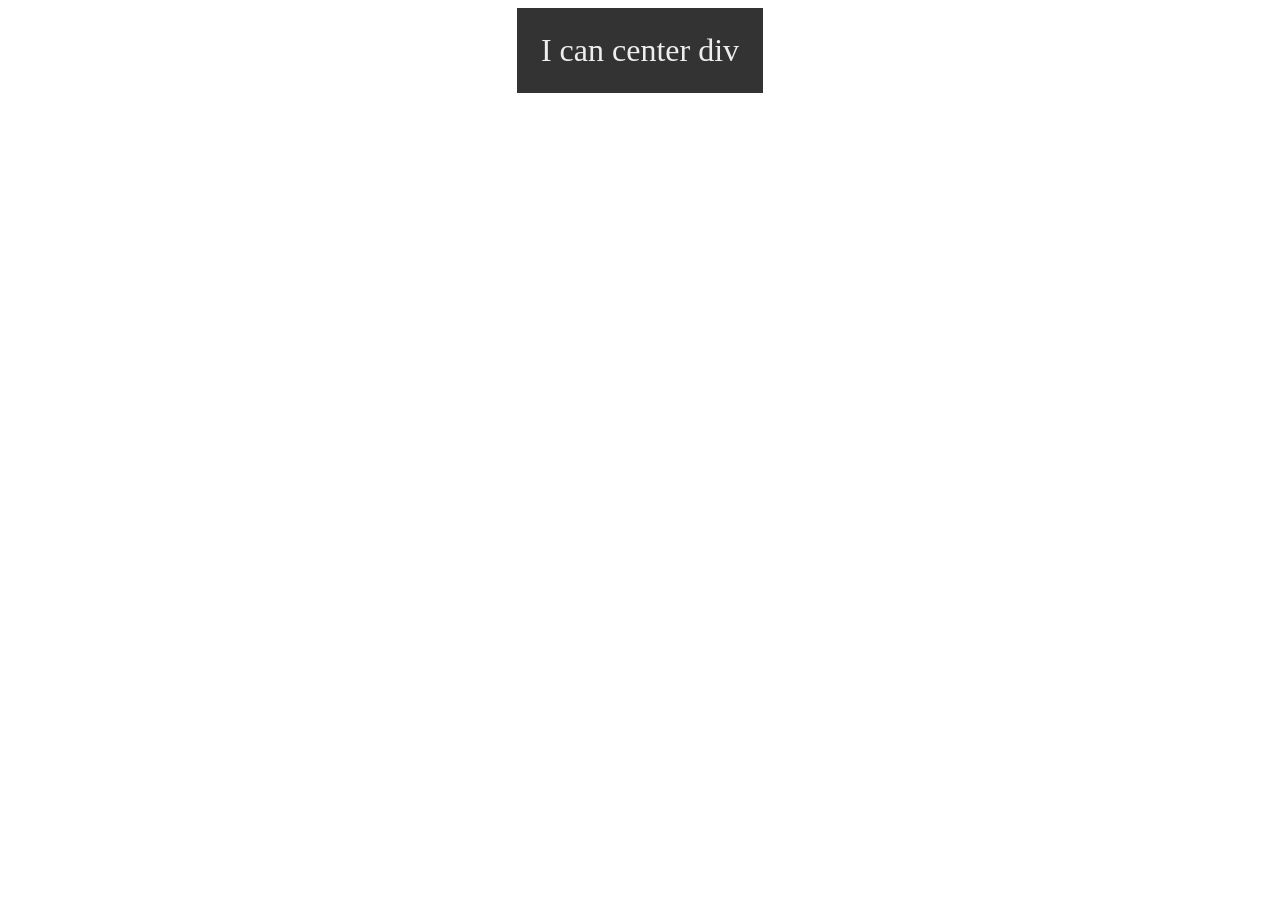
==== index.html @ 0019d7e0 "update" ====
<!DOCTYPE html>
<html lang="en">
<head>
    <meta charset="UTF-8">
    <meta http-equiv="X-UA-Compatible" content="IE=edge">
    <meta name="viewport" content="width=device-width, initial-scale=1.0">
    <title>Hello World!</title>
    <style>
        .wrapper{
            height: 100%;
            display: flex;
            justify-content: center;
            align-items: center;
        }

        .box{
            padding: 24px;
            background-color: #333;
        }

        .message{
            font-size: 2rem;
            color: #eee;
        }
    </style>
</head>
<body>
    <div class="wrapper">
        <div class="box">
            <span class="message">I can center div</span>
        </div>
    </div>
</body>
</html>
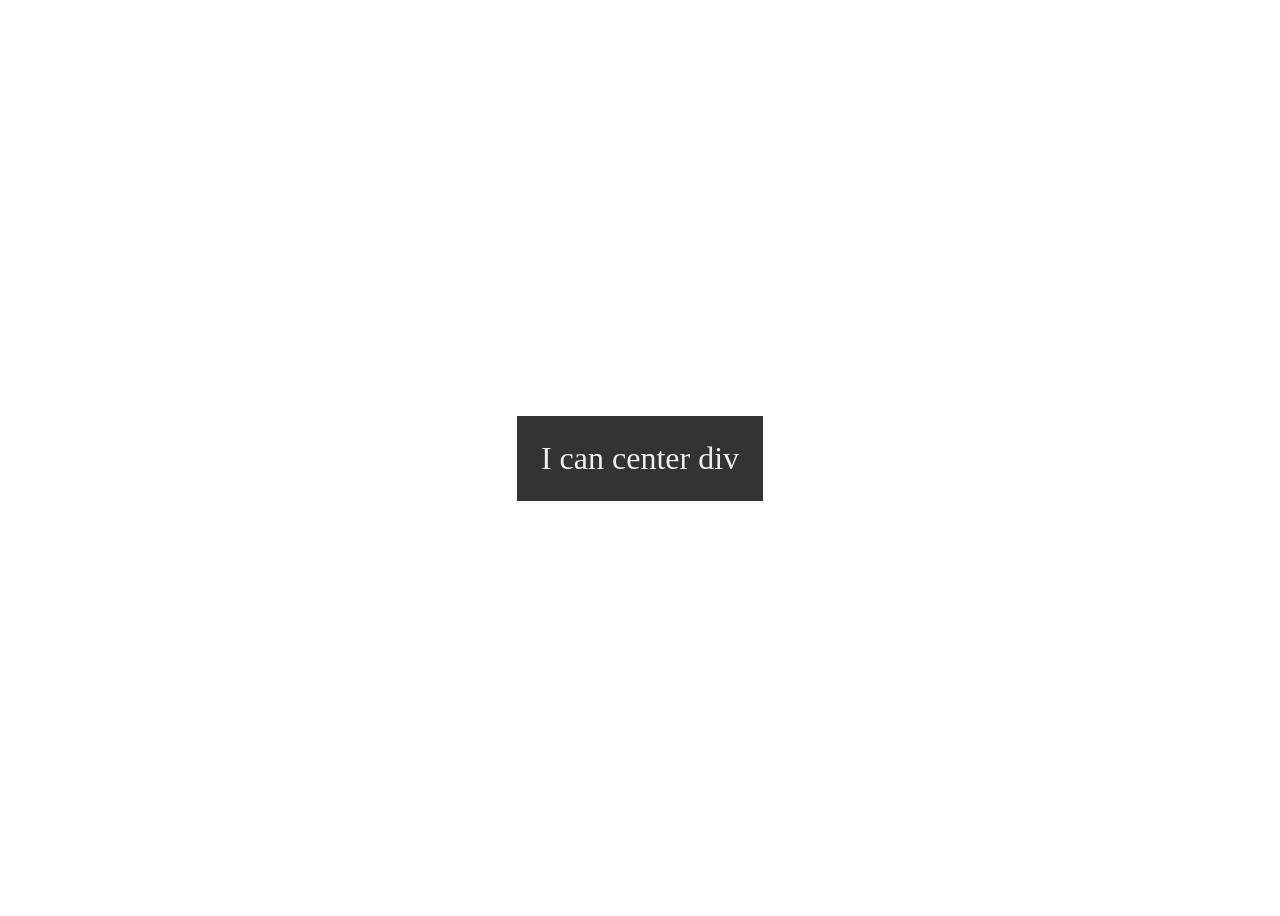
==== commit 5795ee10: "update" ====
--- a/index.html
+++ b/index.html
@@ -7,7 +7,7 @@
     <title>Hello World!</title>
     <style>
         .wrapper{
-            height: 100%;
+            height: 100vh;
             display: flex;
             justify-content: center;
             align-items: center;
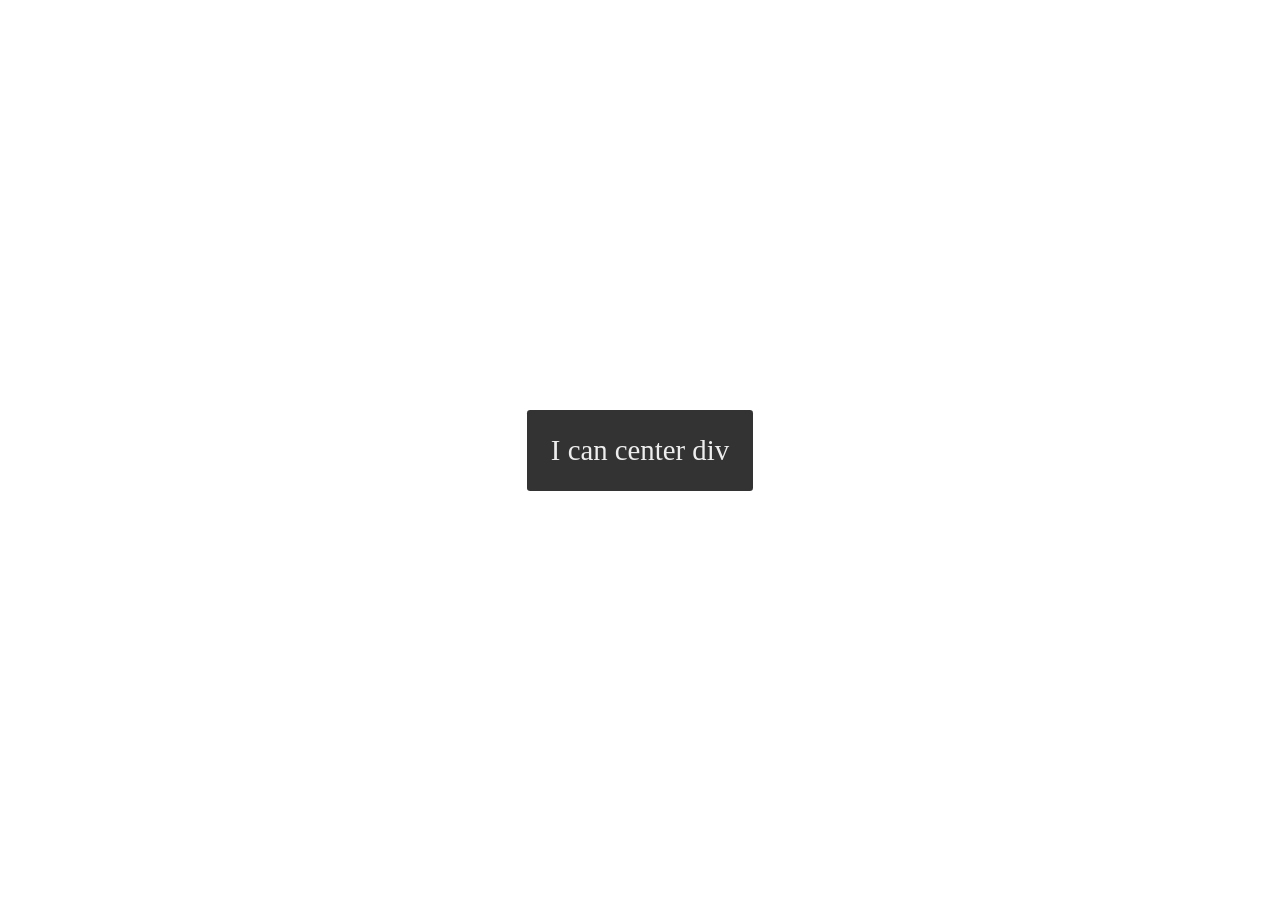
==== commit 4ea52c70: "update" ====
--- a/index.html
+++ b/index.html
@@ -1,34 +1,53 @@
 <!DOCTYPE html>
 <html lang="en">
+
 <head>
     <meta charset="UTF-8">
     <meta http-equiv="X-UA-Compatible" content="IE=edge">
     <meta name="viewport" content="width=device-width, initial-scale=1.0">
     <title>Hello World!</title>
     <style>
-        .wrapper{
+        html,
+        body {
+            box-sizing: border-box;
+            margin: 0;
+            padding: 0;
+        }
+
+        .wrapper {
             height: 100vh;
             display: flex;
             justify-content: center;
             align-items: center;
         }
 
-        .box{
+        .box {
+            cursor: pointer;
             padding: 24px;
             background-color: #333;
+            border-radius: 0.2rem;
         }
 
-        .message{
-            font-size: 2rem;
+        .message {
+            text-decoration: none;
+            font-size: 1.8rem;
             color: #eee;
+        }
+
+        a {
+            text-decoration: none;
         }
     </style>
 </head>
+
 <body>
     <div class="wrapper">
-        <div class="box">
-            <span class="message">I can center div</span>
-        </div>
+        <a href="https://github.com/kyawnyeinphyo">
+            <div class="box">
+                <span class="message">I can center div</span>
+            </div>
+        </a>
     </div>
 </body>
-</html>
+
+</html>
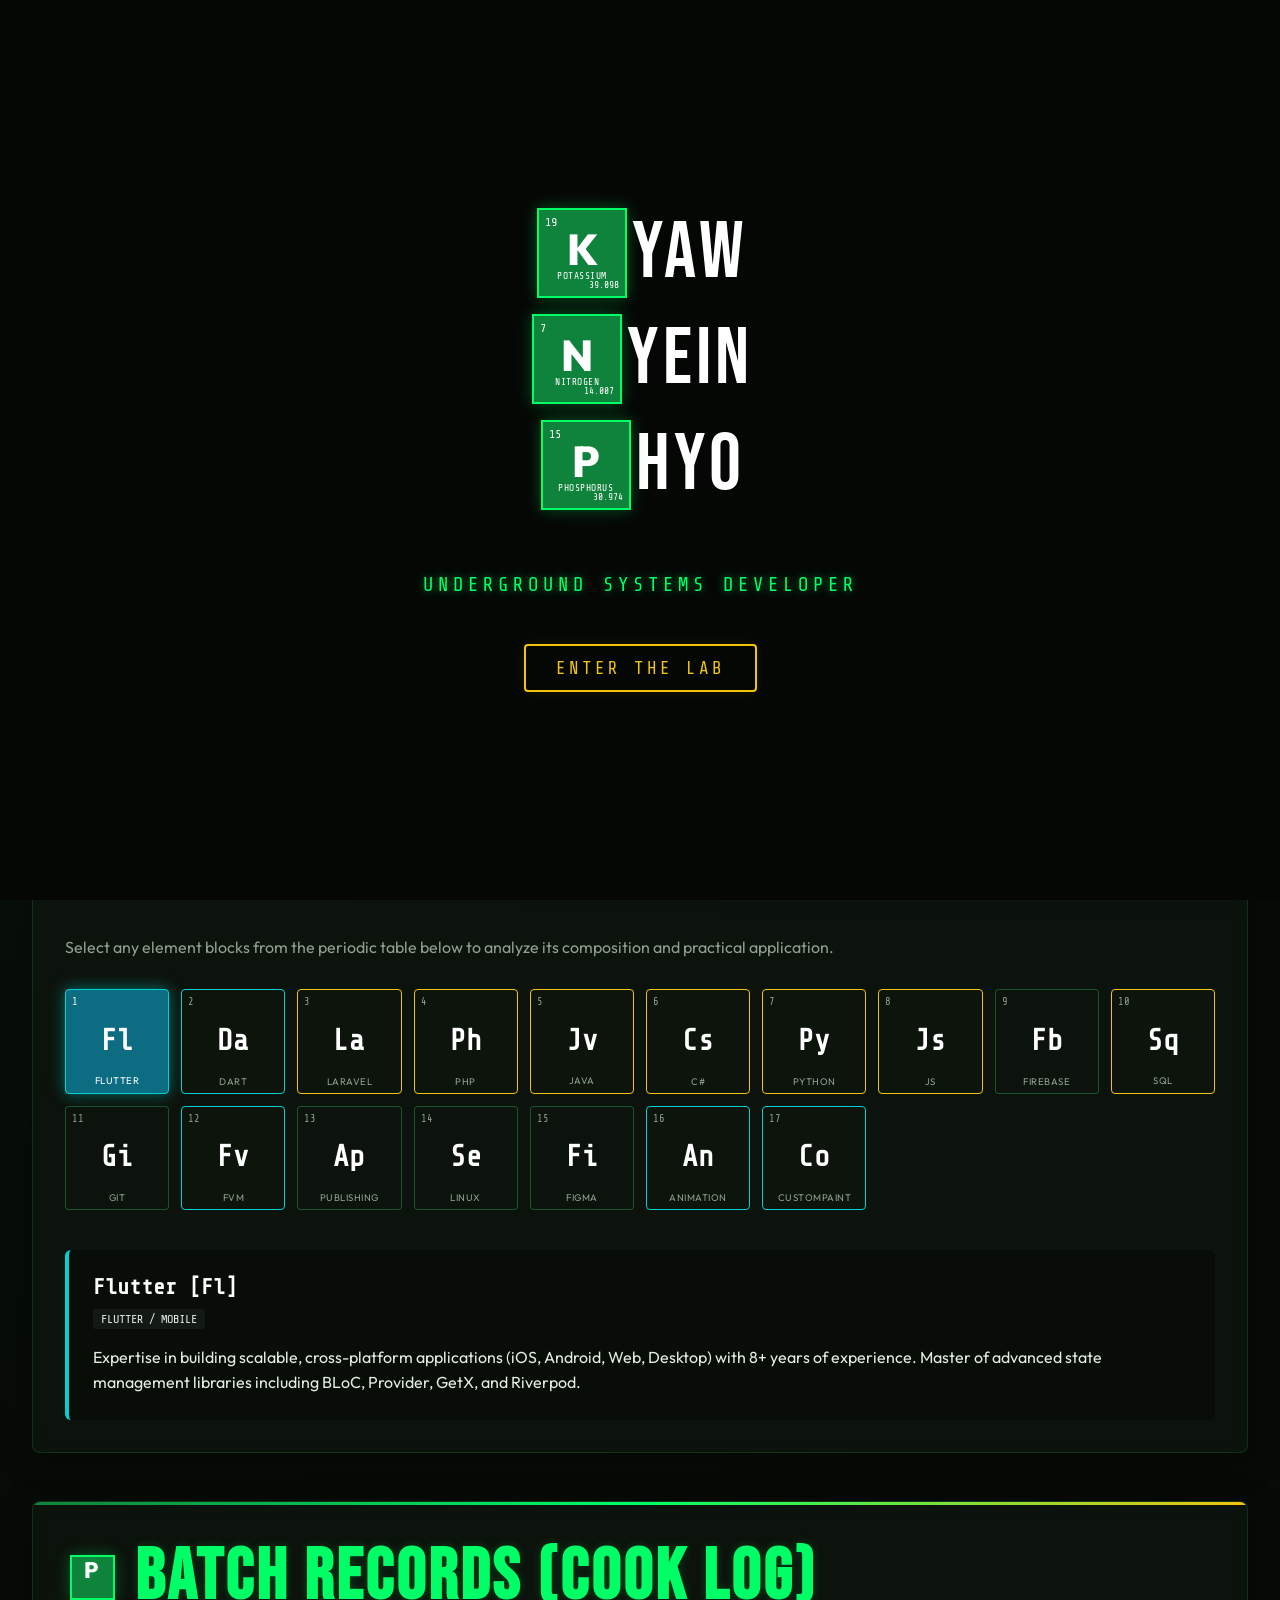
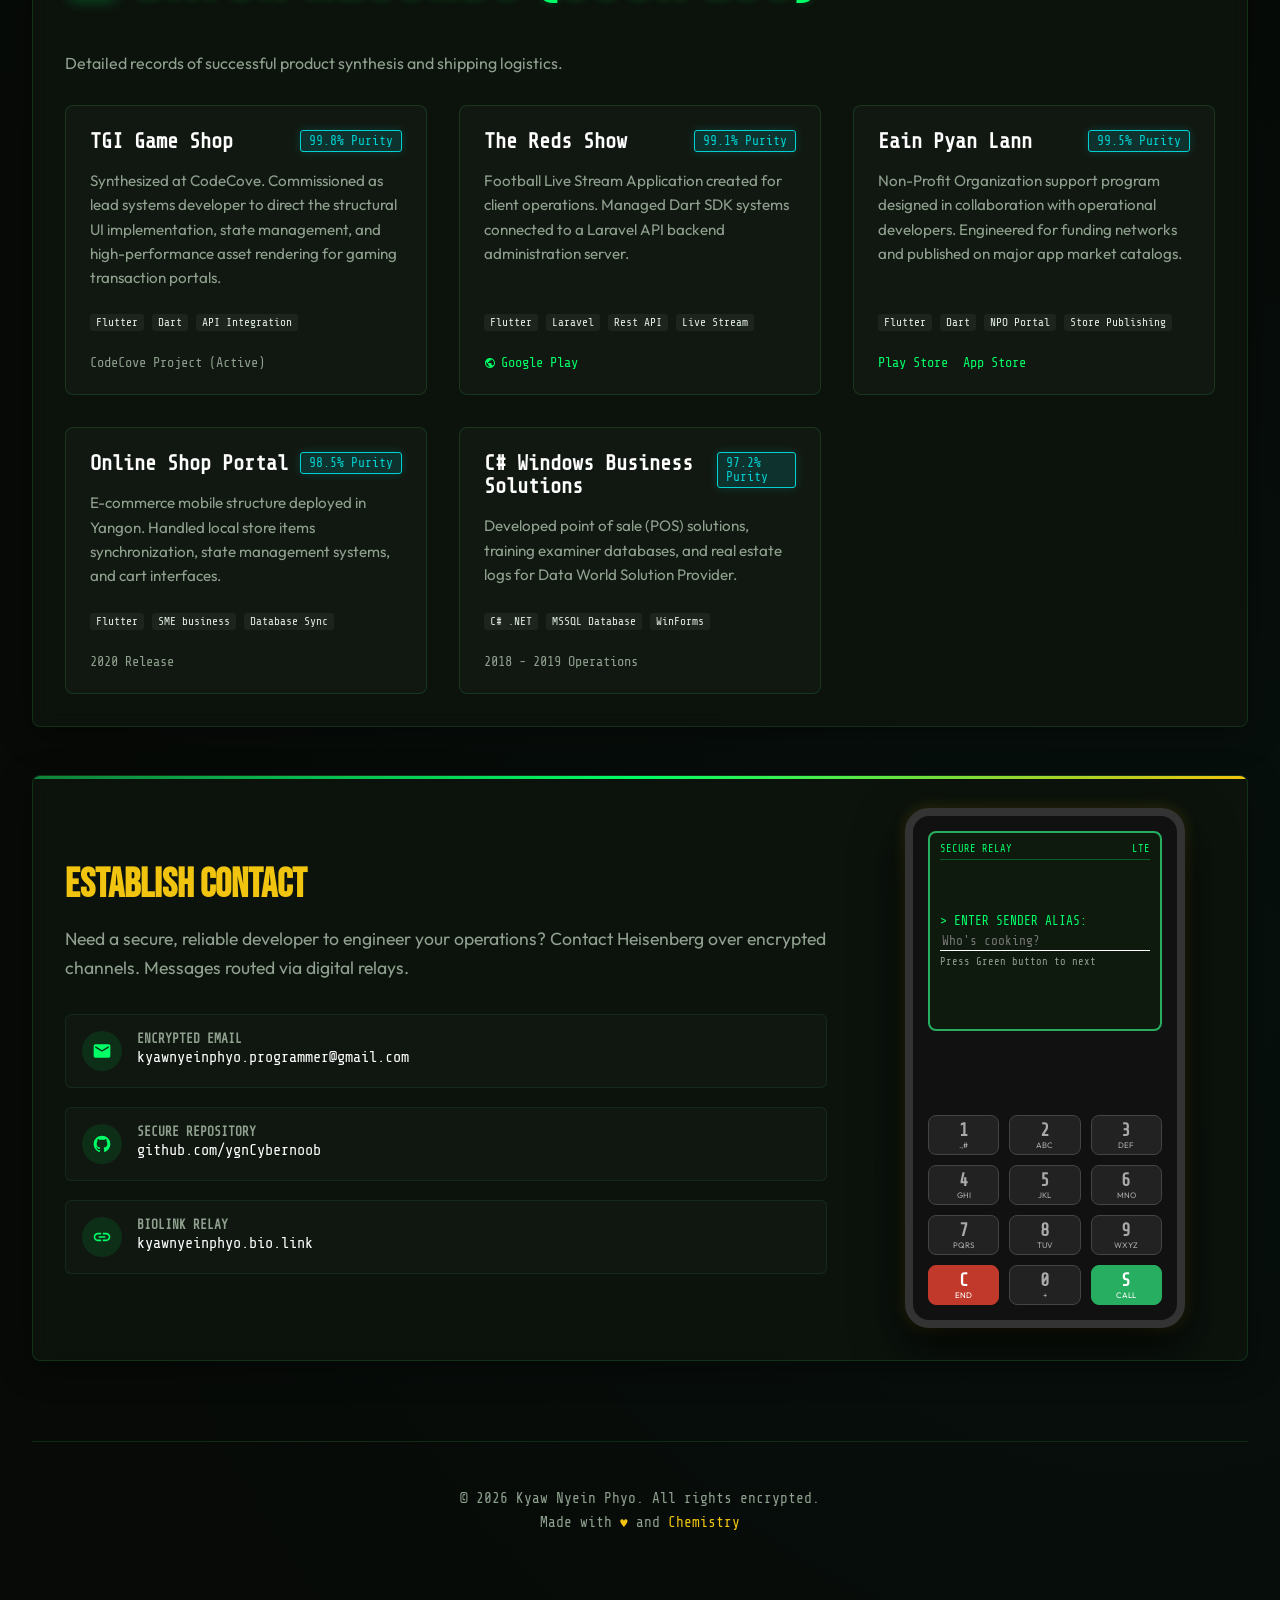
==== commit f0692967: "update" ====
--- a/index.html
+++ b/index.html
@@ -2,52 +2,489 @@
 <html lang="en">
 
 <head>
-    <meta charset="UTF-8">
-    <meta http-equiv="X-UA-Compatible" content="IE=edge">
-    <meta name="viewport" content="width=device-width, initial-scale=1.0">
-    <title>Hello World!</title>
-    <style>
-        html,
-        body {
-            box-sizing: border-box;
-            margin: 0;
-            padding: 0;
-        }
-
-        .wrapper {
-            height: 100vh;
-            display: flex;
-            justify-content: center;
-            align-items: center;
-        }
-
-        .box {
-            cursor: pointer;
-            padding: 24px;
-            background-color: #333;
-            border-radius: 0.2rem;
-        }
-
-        .message {
-            text-decoration: none;
-            font-size: 1.8rem;
-            color: #eee;
-        }
-
-        a {
-            text-decoration: none;
-        }
-    </style>
+  <meta charset="UTF-8">
+  <meta name="viewport" content="width=device-width, initial-scale=1.0">
+  <title>Kyaw Nyein Phyo | Underground Systems Developer (Breaking Bad Portfolio)</title>
+  <meta name="description"
+    content="Portfolio of Kyaw Nyein Phyo, Underground Systems Developer specializing in Flutter, Dart, Laravel, and enterprise integration systems. Built with Breaking Bad theme.">
+  <meta name="keywords"
+    content="Kyaw Nyein Phyo, Flutter developer, Dart, Mobile Engineer, Laravel, PHP, C#, MSSQL, ygnCybernoob, Breaking Bad Portfolio, BioLink">
+  <meta name="author" content="Kyaw Nyein Phyo">
+  <meta name="robots" content="index, follow">
+
+  <!-- Open Graph / Facebook -->
+  <meta property="og:type" content="website">
+  <meta property="og:url" content="https://kyawnyeinphyo.bio.link/">
+  <meta property="og:title" content="Kyaw Nyein Phyo | Underground Systems Developer">
+  <meta property="og:description"
+    content="Portfolio of Kyaw Nyein Phyo, Underground Systems Developer specializing in Flutter, Dart, Laravel, and enterprise integration systems. Built with Breaking Bad theme.">
+  <meta property="og:image" content="profile.png">
+
+  <!-- Twitter -->
+  <meta property="twitter:card" content="summary_large_image">
+  <meta property="twitter:url" content="https://kyawnyeinphyo.bio.link/">
+  <meta property="twitter:title" content="Kyaw Nyein Phyo | Underground Systems Developer">
+  <meta property="twitter:description"
+    content="Portfolio of Kyaw Nyein Phyo, Underground Systems Developer specializing in Flutter, Dart, Laravel, and enterprise integration systems. Built with Breaking Bad theme.">
+  <meta property="twitter:image" content="profile.png">
+
+  <link rel="icon" type="image/png" href="favicon.png">
+  <link rel="stylesheet" href="style.css">
+  <!-- jQuery Library -->
+  <script src="https://cdnjs.cloudflare.com/ajax/libs/jquery/3.6.0/jquery.min.js"></script>
 </head>
 
 <body>
-    <div class="wrapper">
-        <a href="https://github.com/kyawnyeinphyo">
-            <div class="box">
-                <span class="message">I can center div</span>
+
+  <!-- Floating Smoke Particles Background -->
+  <canvas id="smoke-canvas"></canvas>
+
+  <!-- Intro Screen Animation Overlay -->
+  <div class="intro-overlay">
+    <div class="intro-logo">
+      <div class="intro-title-row">
+        <div class="element-block">
+          <span class="element-number">19</span>
+          <span class="element-symbol">K</span>
+          <span class="element-name">Potassium</span>
+          <span class="element-mass">39.098</span>
+        </div>
+        <span class="intro-text">yaw</span>
+      </div>
+      <div class="intro-title-row">
+        <div class="element-block">
+          <span class="element-number">7</span>
+          <span class="element-symbol">N</span>
+          <span class="element-name">Nitrogen</span>
+          <span class="element-mass">14.007</span>
+        </div>
+        <span class="intro-text">yein</span>
+      </div>
+      <div class="intro-title-row">
+        <div class="element-block">
+          <span class="element-number">15</span>
+          <span class="element-symbol">P</span>
+          <span class="element-name">Phosphorus</span>
+          <span class="element-mass">30.974</span>
+        </div>
+        <span class="intro-text">hyo</span>
+      </div>
+    </div>
+    <div class="intro-subtitle">Underground Systems Developer</div>
+    <button class="btn-enter-lab" id="btn-enter">Enter the Lab</button>
+  </div>
+
+  <!-- Main Dashboard Container -->
+  <div class="dashboard-container">
+
+    <!-- Top Control Bar -->
+    <header>
+      <div class="site-title">
+        <div class="element-block">
+          <span class="element-symbol">K</span>
+        </div>
+        <h1><span>K</span>yaw Nyein Phyo</h1>
+      </div>
+      <nav>
+        <ul>
+          <li><a href="#dossier" class="active">Dossier</a></li>
+          <li><a href="#skills">Lab Skills</a></li>
+          <li><a href="#projects">Cook Log</a></li>
+          <li><a href="#secure-channel">Secure Channel</a></li>
+        </ul>
+      </nav>
+    </header>
+
+    <!-- DEA Dossier Section (About Me) -->
+    <section id="dossier" class="glass-panel">
+      <div class="dossier-grid">
+        <!-- WANTED Poster style card -->
+        <div class="wanted-poster">
+          <h2>WANTED</h2>
+          <div class="alias">ALIAS: Heisenberg / ygnCybernoob</div>
+          <div class="wanted-photo-container">
+            <img src="profile.png" alt="Wanted Portrait" style="width: 100%; height: 100%; object-fit: cover;" />
+          </div>
+          <div class="wanted-details">
+            <div><span class="label">STATUS:</span> <span style="color: var(--neon-green)">ACTIVE</span></div>
+            <div><span class="label">OCCUPATION:</span> <span>Underground Developer</span></div>
+          </div>
+        </div>
+
+        <!-- Detailed Dossier Contents -->
+        <div class="dossier-content">
+          <h3>Subject Dossier: Kyaw Nyein Phyo</h3>
+          <p>
+            A highly specialized underground software developer with 8+ years of
+            experience engineering secure, hardened mobile applications and dashboard systems. Operating primarily
+            through independent syndicates, specialized digital labs, and select clients (including Senior Mobile
+            Engineer operations at CodeCove). Experienced in structuring full-cycle architectures, publishing secure
+            native builds, and developing Laravel operations. Known for synthesizing robust, clean code modules that run
+            reliably under the radar.
+          </p>
+          <div class="dossier-meta-grid">
+            <div class="meta-card">
+              <h4>Contributions</h4>
+              <ul>
+                <li>• flutter_guitar_chord</li>
+                <li>• guitar_chord_library</li>
+                <li>• bubble_navigation_bar</li>
+                <li>• Medium Articles</li>
+              </ul>
             </div>
-        </a>
-    </div>
+            <div class="meta-card">
+              <h4>Operations Profile</h4>
+              <ul>
+                <li>• Multiplatform Flutter Architect</li>
+                <li>• App Store & Google Play Releases</li>
+                <li>• Code Obfuscation & Security</li>
+                <li>• Multi-threaded Processing</li>
+              </ul>
+            </div>
+            <div class="meta-card">
+              <h4>Hobbies / Interests</h4>
+              <ul>
+                <li>• 3D Modeling (Blender)</li>
+                <li>• Photography</li>
+                <li>• Science & Tech</li>
+                <li>• Art</li>
+              </ul>
+            </div>
+          </div>
+        </div>
+      </div>
+    </section>
+
+    <!-- Lab Skills Section (Periodic Table) -->
+    <section id="skills" class="glass-panel">
+      <div class="section-title">
+        <div class="element-block" style="width: 45px; height: 45px; padding: 2px;">
+          <span class="element-symbol" style="font-size: 1.4rem;">S</span>
+        </div>
+        <h2>Skill Laboratory</h2>
+      </div>
+      <p style="margin-bottom: 2rem; color: var(--text-muted);">Select any element blocks from the periodic table below
+        to analyze its composition and practical application.</p>
+
+      <!-- Interactive Periodic Table -->
+      <div class="periodic-table">
+        <!-- Row 1 -->
+        <div class="periodic-element flutter active">
+          <span class="elem-num">1</span>
+          <span class="elem-sym">Fl</span>
+          <span class="elem-name">Flutter</span>
+        </div>
+        <div class="periodic-element flutter">
+          <span class="elem-num">2</span>
+          <span class="elem-sym">Da</span>
+          <span class="elem-name">Dart</span>
+        </div>
+        <div class="periodic-element backend">
+          <span class="elem-num">3</span>
+          <span class="elem-sym">La</span>
+          <span class="elem-name">Laravel</span>
+        </div>
+        <div class="periodic-element backend">
+          <span class="elem-num">4</span>
+          <span class="elem-sym">Ph</span>
+          <span class="elem-name">PHP</span>
+        </div>
+        <div class="periodic-element backend">
+          <span class="elem-num">5</span>
+          <span class="elem-sym">Jv</span>
+          <span class="elem-name">Java</span>
+        </div>
+        <div class="periodic-element backend">
+          <span class="elem-num">6</span>
+          <span class="elem-sym">Cs</span>
+          <span class="elem-name">C#</span>
+        </div>
+        <div class="periodic-element backend">
+          <span class="elem-num">7</span>
+          <span class="elem-sym">Py</span>
+          <span class="elem-name">Python</span>
+        </div>
+        <div class="periodic-element backend">
+          <span class="elem-num">8</span>
+          <span class="elem-sym">Js</span>
+          <span class="elem-name">JS</span>
+        </div>
+        <div class="periodic-element tools">
+          <span class="elem-num">9</span>
+          <span class="elem-sym">Fb</span>
+          <span class="elem-name">Firebase</span>
+        </div>
+        <div class="periodic-element backend">
+          <span class="elem-num">10</span>
+          <span class="elem-sym">Sq</span>
+          <span class="elem-name">SQL</span>
+        </div>
+        <div class="periodic-element tools">
+          <span class="elem-num">11</span>
+          <span class="elem-sym">Gi</span>
+          <span class="elem-name">Git</span>
+        </div>
+        <div class="periodic-element flutter">
+          <span class="elem-num">12</span>
+          <span class="elem-sym">Fv</span>
+          <span class="elem-name">FVM</span>
+        </div>
+        <div class="periodic-element tools">
+          <span class="elem-num">13</span>
+          <span class="elem-sym">Ap</span>
+          <span class="elem-name">Publishing</span>
+        </div>
+        <div class="periodic-element tools">
+          <span class="elem-num">14</span>
+          <span class="elem-sym">Se</span>
+          <span class="elem-name">Linux</span>
+        </div>
+        <div class="periodic-element tools">
+          <span class="elem-num">15</span>
+          <span class="elem-sym">Fi</span>
+          <span class="elem-name">Figma</span>
+        </div>
+        <div class="periodic-element flutter">
+          <span class="elem-num">16</span>
+          <span class="elem-sym">An</span>
+          <span class="elem-name">Animation</span>
+        </div>
+        <div class="periodic-element flutter">
+          <span class="elem-num">17</span>
+          <span class="elem-sym">Co</span>
+          <span class="elem-name">CustomPaint</span>
+        </div>
+      </div>
+
+      <!-- Skill Analyzer Display Panel -->
+      <div class="skill-details-display flutter">
+        <h4>Flutter [Fl]</h4>
+        <span class="category-tag">Flutter / Mobile</span>
+        <p>Expertise in building scalable, cross-platform applications (iOS, Android, Web, Desktop) with 8+ years of
+          experience. Master of advanced state management libraries including BLoC, Provider, GetX, and Riverpod.</p>
+      </div>
+    </section>
+
+    <!-- Cook Log Section (Projects) -->
+    <section id="projects" class="glass-panel">
+      <div class="section-title">
+        <div class="element-block" style="width: 45px; height: 45px; padding: 2px;">
+          <span class="element-symbol" style="font-size: 1.4rem;">P</span>
+        </div>
+        <h2>Batch Records (Cook Log)</h2>
+      </div>
+      <p style="margin-bottom: 2rem; color: var(--text-muted);">Detailed records of successful product synthesis and
+        shipping logistics.</p>
+
+      <div class="projects-grid">
+        <!-- Project 1 -->
+        <div class="project-card">
+          <div class="project-card-header">
+            <h4>TGI Game Shop</h4>
+            <span class="purity-badge">99.8% Purity</span>
+          </div>
+          <p>
+            Synthesized at CodeCove. Commissioned as lead systems developer to direct the structural UI implementation,
+            state
+            management, and high-performance asset rendering for gaming transaction portals.
+          </p>
+          <div class="project-tags">
+            <span class="project-tag">Flutter</span>
+            <span class="project-tag">Dart</span>
+            <span class="project-tag">API Integration</span>
+          </div>
+          <div class="project-links">
+            <span class="project-link" style="color: var(--text-muted);">CodeCove Project (Active)</span>
+          </div>
+        </div>
+
+        <!-- Project 2 -->
+        <div class="project-card">
+          <div class="project-card-header">
+            <h4>The Reds Show</h4>
+            <span class="purity-badge">99.1% Purity</span>
+          </div>
+          <p>
+            Football Live Stream Application created for client operations. Managed Dart SDK systems connected to a
+            Laravel API backend administration server.
+          </p>
+          <div class="project-tags">
+            <span class="project-tag">Flutter</span>
+            <span class="project-tag">Laravel</span>
+            <span class="project-tag">Rest API</span>
+            <span class="project-tag">Live Stream</span>
+          </div>
+          <div class="project-links">
+            <a href="https://play.google.com/store/apps/details?id=com.mmvip.theredsshow" target="_blank"
+              class="project-link">
+              <svg width="12" height="12" viewBox="0 0 24 24" fill="currentColor">
+                <path
+                  d="M12 2C6.48 2 2 6.48 2 12s4.48 10 10 10 10-4.48 10-10S17.52 2 12 2zm-1 17.93c-3.95-.49-7-3.85-7-7.93 0-.62.08-1.21.21-1.79L9 15v1c0 1.1.9 2 2 2v1.93zm6.9-2.54c-.26-.81-1-1.39-1.9-1.39h-1v-3c0-.55-.45-1-1-1H8v-2h2c.55 0 1-.45 1-1V7h2c1.1 0 2-.9 2-2v-.41c2.93 1.19 5 4.06 5 7.41 0 2.08-.8 3.97-2.1 5.39z" />
+              </svg>
+              Google Play
+            </a>
+          </div>
+        </div>
+
+        <!-- Project 3 -->
+        <div class="project-card">
+          <div class="project-card-header">
+            <h4>Eain Pyan Lann</h4>
+            <span class="purity-badge">99.5% Purity</span>
+          </div>
+          <p>
+            Non-Profit Organization support program designed in collaboration with operational developers. Engineered
+            for funding networks and published on major app market catalogs.
+          </p>
+          <div class="project-tags">
+            <span class="project-tag">Flutter</span>
+            <span class="project-tag">Dart</span>
+            <span class="project-tag">NPO Portal</span>
+            <span class="project-tag">Store Publishing</span>
+          </div>
+          <div class="project-links">
+            <a href="https://play.google.com/store/apps/details?id=com.studiorevo.eainpyanlann" target="_blank"
+              class="project-link">Play Store</a>
+            <a href="https://apps.apple.com/us/app/eain-pyan-lann/id1666520006" target="_blank" class="project-link">App
+              Store</a>
+          </div>
+        </div>
+
+        <!-- Project 4 -->
+        <div class="project-card">
+          <div class="project-card-header">
+            <h4>Online Shop Portal</h4>
+            <span class="purity-badge">98.5% Purity</span>
+          </div>
+          <p>
+            E-commerce mobile structure deployed in Yangon. Handled local store items synchronization, state management
+            systems, and cart interfaces.
+          </p>
+          <div class="project-tags">
+            <span class="project-tag">Flutter</span>
+            <span class="project-tag">SME business</span>
+            <span class="project-tag">Database Sync</span>
+          </div>
+          <div class="project-links">
+            <span class="project-link" style="color: var(--text-muted);">2020 Release</span>
+          </div>
+        </div>
+
+        <!-- Project 5 -->
+        <div class="project-card">
+          <div class="project-card-header">
+            <h4>C# Windows Business Solutions</h4>
+            <span class="purity-badge">97.2% Purity</span>
+          </div>
+          <p>
+            Developed point of sale (POS) solutions, training examiner databases, and real estate logs for Data World
+            Solution Provider.
+          </p>
+          <div class="project-tags">
+            <span class="project-tag">C# .NET</span>
+            <span class="project-tag">MSSQL Database</span>
+            <span class="project-tag">WinForms</span>
+          </div>
+          <div class="project-links">
+            <span class="project-link" style="color: var(--text-muted);">2018 - 2019 Operations</span>
+          </div>
+        </div>
+      </div>
+    </section>
+
+    <!-- Contact Section (Saul's Burner Phone) -->
+    <section id="secure-channel" class="glass-panel">
+      <div class="contact-grid">
+        <!-- Info Side -->
+        <div class="contact-info-side">
+          <h3>Establish Contact</h3>
+          <p>
+            Need a secure, reliable developer to engineer your operations? Contact Heisenberg over encrypted channels.
+            Messages routed via digital relays.
+          </p>
+
+          <div class="contact-channels">
+            <a href="mailto:kyawnyeinphyo.programmer@gmail.com" class="channel-card">
+              <div class="channel-icon">
+                <svg viewBox="0 0 24 24">
+                  <path
+                    d="M20 4H4c-1.1 0-1.99.9-1.99 2L2 18c0 1.1.9 2 2 2h16c1.1 0 2-.9 2-2V6c0-1.1-.9-2-2-2zm0 4l-8 5-8-5V6l8 5 8-5v2z" />
+                </svg>
+              </div>
+              <div class="channel-details">
+                <h5>Encrypted Email</h5>
+                <p>kyawnyeinphyo.programmer@gmail.com</p>
+              </div>
+            </a>
+
+            <a href="https://github.com/ygnCybernoob" target="_blank" class="channel-card">
+              <div class="channel-icon">
+                <svg viewBox="0 0 24 24">
+                  <path
+                    d="M12 2A10 10 0 0 0 2 12c0 4.42 2.87 8.17 6.84 9.5.5.08.66-.23.66-.5v-1.69c-2.77.6-3.36-1.34-3.36-1.34-.46-1.16-1.11-1.47-1.11-1.47-.9-.62.07-.6.07-.6 1 .07 1.53 1.03 1.53 1.03.9 1.52 2.34 1.07 2.91.83.09-.65.35-1.09.63-1.34-2.22-.25-4.55-1.11-4.55-4.92 0-1.11.38-2 1.03-2.71-.1-.25-.45-1.29.1-2.64 0 0 .84-.27 2.75 1.02.79-.22 1.65-.33 2.5-.33.85 0 1.71.11 2.5.33 1.91-1.29 2.75-1.02 2.75-1.02.55 1.35.2 2.39.1 2.64.65.71 1.03 1.6 1.03 2.71 0 3.82-2.34 4.66-4.57 4.91.36.31.69.92.69 1.85V21c0 .27.16.59.67.5C19.14 20.16 22 16.42 22 12A10 10 0 0 0 12 2z" />
+                </svg>
+              </div>
+              <div class="channel-details">
+                <h5>Secure Repository</h5>
+                <p>github.com/ygnCybernoob</p>
+              </div>
+            </a>
+
+            <a href="https://kyawnyeinphyo.bio.link/" target="_blank" class="channel-card">
+              <div class="channel-icon">
+                <svg viewBox="0 0 24 24">
+                  <path
+                    d="M3.9 12c0-1.71 1.39-3.1 3.1-3.1h4V7H7c-2.76 0-5 2.24-5 5s2.24 5 5 5h4v-1.9H7c-1.71 0-3.1-1.39-3.1-3.1zM8 13h8v-2H8v2zm9-6h-4v1.9h4c1.71 0 3.1 1.39 3.1 3.1s-1.39 3.1-3.1 3.1h-4V17h4c2.76 0 5-2.24 5-5s-2.24-5-5-5z" />
+                </svg>
+              </div>
+              <div class="channel-details">
+                <h5>BioLink Relay</h5>
+                <p>kyawnyeinphyo.bio.link</p>
+              </div>
+            </a>
+          </div>
+        </div>
+
+        <!-- Phone Widget Side -->
+        <div class="burner-phone-container">
+          <div class="burner-phone">
+            <div class="burner-screen">
+              <div class="screen-header">
+                <span>SECURE RELAY</span>
+                <span>LTE</span>
+              </div>
+              <div class="screen-body">
+                <!-- Dynamic display via jQuery -->
+              </div>
+            </div>
+
+            <div class="phone-keypad">
+              <div class="phone-btn"><span class="num">1</span><span class="letters">.,#</span></div>
+              <div class="phone-btn"><span class="num">2</span><span class="letters">abc</span></div>
+              <div class="phone-btn"><span class="num">3</span><span class="letters">def</span></div>
+              <div class="phone-btn"><span class="num">4</span><span class="letters">ghi</span></div>
+              <div class="phone-btn"><span class="num">5</span><span class="letters">jkl</span></div>
+              <div class="phone-btn"><span class="num">6</span><span class="letters">mno</span></div>
+              <div class="phone-btn"><span class="num">7</span><span class="letters">pqrs</span></div>
+              <div class="phone-btn"><span class="num">8</span><span class="letters">tuv</span></div>
+              <div class="phone-btn"><span class="num">9</span><span class="letters">wxyz</span></div>
+              <div class="phone-btn action-end"><span class="num">C</span><span class="letters">end</span></div>
+              <div class="phone-btn"><span class="num">0</span><span class="letters">+</span></div>
+              <div class="phone-btn action-call"><span class="num">S</span><span class="letters">call</span></div>
+            </div>
+          </div>
+        </div>
+      </div>
+    </section>
+
+    <!-- Footer -->
+    <footer>
+      <p>&copy; 2026 Kyaw Nyein Phyo. All rights encrypted.</p>
+      <p>Made with <span>&hearts;</span> and <span>Chemistry</span></p>
+    </footer>
+  </div>
+
+  <script src="script.js"></script>
 </body>
 
 </html>
--- a/style.css
+++ b/style.css
@@ -0,0 +1,990 @@
+@import url('https://fonts.googleapis.com/css2?family=Bebas+Neue&family=Outfit:wght@300;400;600;800&family=Share+Tech+Mono&display=swap');
+
+:root {
+  --bg-color: #070a07;
+  --panel-bg: rgba(13, 20, 13, 0.85);
+  --panel-border: rgba(57, 227, 108, 0.15);
+  --brba-green: #0f833b;
+  --brba-light-green: #10ac84;
+  --neon-green: #00ff66;
+  --hazard-yellow: #f1c40f;
+  --meth-blue: #00d2d3;
+  --text-light: #e3eee3;
+  --text-muted: #8fa08f;
+  --font-body: 'Outfit', sans-serif;
+  --font-mono: 'Share Tech Mono', monospace;
+  --font-title: 'Bebas Neue', sans-serif;
+}
+
+* {
+  box-sizing: border-box;
+  margin: 0;
+  padding: 0;
+  scrollbar-width: thin;
+  scrollbar-color: var(--brba-green) var(--bg-color);
+}
+
+*::-webkit-scrollbar {
+  width: 6px;
+}
+*::-webkit-scrollbar-track {
+  background: var(--bg-color);
+}
+*::-webkit-scrollbar-thumb {
+  background-color: var(--brba-green);
+  border-radius: 3px;
+}
+
+body {
+  background-color: var(--bg-color);
+  color: var(--text-light);
+  font-family: var(--font-body);
+  overflow-x: hidden;
+  position: relative;
+  background-image: 
+    radial-gradient(circle at 10% 20%, rgba(15, 131, 59, 0.05) 0%, transparent 40%),
+    radial-gradient(circle at 90% 80%, rgba(0, 210, 211, 0.03) 0%, transparent 40%);
+}
+
+/* Background Canvas Particles */
+#smoke-canvas {
+  position: fixed;
+  top: 0;
+  left: 0;
+  width: 100%;
+  height: 100%;
+  z-index: 0;
+  pointer-events: none;
+}
+
+/* Intro Title Splash Animation */
+.intro-overlay {
+  position: fixed;
+  top: 0;
+  left: 0;
+  width: 100%;
+  height: 100%;
+  background-color: #050705;
+  z-index: 9999;
+  display: flex;
+  flex-direction: column;
+  justify-content: center;
+  align-items: center;
+  transition: opacity 1.2s ease-out, visibility 1.2s;
+}
+
+.intro-logo {
+  display: flex;
+  flex-direction: column;
+  align-items: center;
+  margin-bottom: 2rem;
+}
+
+.intro-title-row {
+  display: flex;
+  align-items: center;
+  justify-content: center;
+  margin-bottom: 1rem;
+}
+
+.intro-text {
+  font-family: var(--font-title);
+  font-size: 5rem;
+  letter-spacing: 4px;
+  color: #fff;
+  text-transform: uppercase;
+  line-height: 1;
+}
+
+/* Breaking Bad Element Block styling */
+.element-block {
+  width: 90px;
+  height: 90px;
+  background-color: var(--brba-green);
+  border: 2px solid var(--neon-green);
+  display: inline-flex;
+  flex-direction: column;
+  justify-content: space-between;
+  padding: 6px;
+  color: #fff;
+  font-family: var(--font-mono);
+  box-shadow: 0 0 15px rgba(0, 255, 102, 0.3);
+  position: relative;
+  margin: 0 5px;
+}
+
+.element-number {
+  font-size: 0.75rem;
+  text-align: left;
+  line-height: 1;
+}
+
+.element-symbol {
+  font-size: 2.7rem;
+  font-weight: 800;
+  text-align: center;
+  line-height: 1;
+  font-family: var(--font-body);
+}
+
+.element-name {
+  font-size: 0.6rem;
+  text-align: center;
+  text-transform: uppercase;
+  letter-spacing: 0.5px;
+}
+
+.element-mass {
+  font-size: 0.6rem;
+  text-align: right;
+  line-height: 1;
+}
+
+.intro-subtitle {
+  font-family: var(--font-mono);
+  color: var(--neon-green);
+  letter-spacing: 5px;
+  font-size: 1.2rem;
+  text-transform: uppercase;
+  margin-top: 1rem;
+  opacity: 0;
+  transform: translateY(10px);
+  animation: fadeInUp 1s forwards 2.5s;
+  text-shadow: 0 0 8px rgba(0, 255, 102, 0.6);
+}
+
+.btn-enter-lab {
+  margin-top: 3rem;
+  padding: 12px 30px;
+  background-color: transparent;
+  border: 2px solid var(--hazard-yellow);
+  color: var(--hazard-yellow);
+  font-family: var(--font-mono);
+  font-size: 1.1rem;
+  letter-spacing: 3px;
+  text-transform: uppercase;
+  cursor: pointer;
+  border-radius: 4px;
+  opacity: 0;
+  transition: all 0.3s ease;
+  box-shadow: 0 0 10px rgba(241, 196, 15, 0.1);
+  animation: fadeIn 1s forwards 3s;
+}
+
+.btn-enter-lab:hover {
+  background-color: var(--hazard-yellow);
+  color: #000;
+  box-shadow: 0 0 20px rgba(241, 196, 15, 0.5);
+  transform: scale(1.05);
+}
+
+/* Dashboard / Main Content Layout */
+.dashboard-container {
+  max-width: 1400px;
+  margin: 0 auto;
+  padding: 2rem;
+  position: relative;
+  z-index: 1;
+}
+
+header {
+  display: flex;
+  justify-content: space-between;
+  align-items: center;
+  padding-bottom: 2rem;
+  border-bottom: 1px solid var(--panel-border);
+  margin-bottom: 3rem;
+}
+
+.site-title {
+  display: flex;
+  align-items: center;
+}
+
+.site-title .element-block {
+  width: 50px;
+  height: 50px;
+  padding: 3px;
+  border-width: 1px;
+}
+
+.site-title .element-symbol {
+  font-size: 1.6rem;
+}
+.site-title .element-number,
+.site-title .element-name,
+.site-title .element-mass {
+  display: none;
+}
+
+.site-title h1 {
+  font-family: var(--font-title);
+  font-size: 2.2rem;
+  letter-spacing: 2px;
+  margin-left: 10px;
+  display: flex;
+  align-items: center;
+}
+
+.site-title span {
+  color: var(--text-light);
+}
+
+nav ul {
+  display: flex;
+  list-style: none;
+  gap: 1.5rem;
+}
+
+nav a {
+  color: var(--text-muted);
+  text-decoration: none;
+  font-family: var(--font-mono);
+  font-size: 1rem;
+  letter-spacing: 1px;
+  text-transform: uppercase;
+  transition: color 0.3s;
+  padding: 5px 10px;
+  border-bottom: 1px solid transparent;
+}
+
+nav a:hover, nav a.active {
+  color: var(--neon-green);
+  border-bottom-color: var(--neon-green);
+  text-shadow: 0 0 5px rgba(0, 255, 102, 0.3);
+}
+
+/* Glassmorphism Panels */
+.glass-panel {
+  background: var(--panel-bg);
+  border: 1px solid var(--panel-border);
+  border-radius: 8px;
+  padding: 2rem;
+  backdrop-filter: blur(10px);
+  -webkit-backdrop-filter: blur(10px);
+  box-shadow: 0 8px 32px 0 rgba(0, 0, 0, 0.37);
+  margin-bottom: 3rem;
+  position: relative;
+  overflow: hidden;
+}
+
+.glass-panel::before {
+  content: '';
+  position: absolute;
+  top: 0;
+  left: 0;
+  width: 100%;
+  height: 3px;
+  background: linear-gradient(90deg, var(--brba-green), var(--neon-green), var(--hazard-yellow));
+}
+
+/* DEA Classified Section (About) */
+.dossier-grid {
+  display: grid;
+  grid-template-columns: 300px 1fr;
+  gap: 2.5rem;
+}
+
+@media(max-width: 900px) {
+  .dossier-grid {
+    grid-template-columns: 1fr;
+  }
+}
+
+.wanted-poster {
+  border: 3px solid #d4c59f;
+  background-color: #1c1f1a;
+  padding: 1.5rem;
+  color: #d4c59f;
+  font-family: var(--font-mono);
+  text-align: center;
+  box-shadow: 0 10px 25px rgba(0,0,0,0.5);
+  position: relative;
+}
+
+.wanted-poster::after {
+  content: 'CLASSIFIED';
+  position: absolute;
+  top: 50%;
+  left: 50%;
+  transform: translate(-50%, -50%) rotate(-25deg);
+  border: 4px solid rgba(192, 57, 43, 0.45);
+  color: rgba(192, 57, 43, 0.45);
+  font-size: 2.5rem;
+  font-weight: 800;
+  padding: 5px 20px;
+  pointer-events: none;
+  font-family: var(--font-title);
+  letter-spacing: 5px;
+}
+
+.wanted-photo-container {
+  width: 100%;
+  height: 250px;
+  background-color: #0b0c0a;
+  margin-bottom: 1rem;
+  border: 2px solid #d4c59f;
+  display: flex;
+  align-items: center;
+  justify-content: center;
+  overflow: hidden;
+  position: relative;
+}
+
+.wanted-photo-container svg {
+  width: 70%;
+  height: 70%;
+  fill: #d4c59f;
+  opacity: 0.8;
+}
+
+.wanted-poster h2 {
+  font-family: var(--font-title);
+  font-size: 2.2rem;
+  letter-spacing: 2px;
+  margin-bottom: 0.5rem;
+}
+
+.wanted-poster .alias {
+  color: var(--hazard-yellow);
+  font-size: 1.1rem;
+  margin-bottom: 1rem;
+}
+
+.wanted-details {
+  text-align: left;
+  font-size: 0.85rem;
+  line-height: 1.6;
+}
+
+.wanted-details div {
+  margin-bottom: 5px;
+  border-bottom: 1px dashed rgba(212, 197, 159, 0.3);
+  display: flex;
+  justify-content: space-between;
+}
+
+.wanted-details span.label {
+  font-weight: bold;
+}
+
+.dossier-content h3 {
+  font-family: var(--font-title);
+  font-size: 2.5rem;
+  color: var(--hazard-yellow);
+  margin-bottom: 1.5rem;
+  letter-spacing: 2px;
+}
+
+.dossier-content p {
+  font-size: 1.1rem;
+  line-height: 1.8;
+  margin-bottom: 2rem;
+  color: var(--text-light);
+}
+
+.dossier-meta-grid {
+  display: grid;
+  grid-template-columns: repeat(auto-fit, minmax(200px, 1fr));
+  gap: 1.5rem;
+}
+
+.meta-card {
+  background: rgba(255,255,255,0.02);
+  border: 1px solid rgba(57, 227, 108, 0.1);
+  padding: 1.2rem;
+  border-radius: 6px;
+}
+
+.meta-card h4 {
+  font-family: var(--font-mono);
+  color: var(--neon-green);
+  font-size: 1rem;
+  margin-bottom: 0.5rem;
+  text-transform: uppercase;
+}
+
+.meta-card ul {
+  list-style: none;
+}
+
+.meta-card li {
+  font-family: var(--font-mono);
+  font-size: 0.9rem;
+  margin-bottom: 5px;
+  color: var(--text-muted);
+}
+
+/* Periodic Table of Skills */
+.section-title {
+  font-family: var(--font-title);
+  font-size: 3rem;
+  color: var(--neon-green);
+  margin-bottom: 2rem;
+  text-shadow: 0 0 10px rgba(0, 255, 102, 0.2);
+  letter-spacing: 3px;
+  display: flex;
+  align-items: center;
+  gap: 15px;
+}
+
+.periodic-table {
+  display: grid;
+  grid-template-columns: repeat(auto-fill, minmax(100px, 1fr));
+  gap: 12px;
+  margin-bottom: 2.5rem;
+}
+
+.periodic-element {
+  background: rgba(13, 20, 13, 0.9);
+  border: 1.5px solid rgba(57, 227, 108, 0.3);
+  aspect-ratio: 1;
+  padding: 6px;
+  display: flex;
+  flex-direction: column;
+  justify-content: space-between;
+  cursor: pointer;
+  transition: all 0.3s cubic-bezier(0.25, 0.8, 0.25, 1);
+  border-radius: 4px;
+}
+
+.periodic-element:hover {
+  border-color: var(--neon-green);
+  transform: translateY(-5px);
+  box-shadow: 0 5px 15px rgba(0, 255, 102, 0.4);
+}
+
+.periodic-element.active {
+  background-color: var(--brba-green);
+  border-color: var(--neon-green);
+  box-shadow: 0 0 20px rgba(0, 255, 102, 0.6);
+}
+
+.periodic-element.flutter { border-color: var(--meth-blue); }
+.periodic-element.flutter:hover, .periodic-element.flutter.active { 
+  border-color: var(--meth-blue); 
+  box-shadow: 0 0 15px rgba(0, 210, 211, 0.5); 
+}
+.periodic-element.flutter.active { background-color: #0b6c82; }
+
+.periodic-element.backend { border-color: var(--hazard-yellow); }
+.periodic-element.backend:hover, .periodic-element.backend.active { 
+  border-color: var(--hazard-yellow); 
+  box-shadow: 0 0 15px rgba(241, 196, 15, 0.5); 
+}
+.periodic-element.backend.active { background-color: #a0810b; }
+
+.periodic-element .elem-num {
+  font-family: var(--font-mono);
+  font-size: 0.65rem;
+  color: var(--text-muted);
+}
+
+.periodic-element .elem-sym {
+  font-family: var(--font-mono);
+  font-size: 1.8rem;
+  font-weight: bold;
+  text-align: center;
+  color: #fff;
+  line-height: 1;
+}
+
+.periodic-element .elem-name {
+  font-family: var(--font-body);
+  font-size: 0.6rem;
+  text-align: center;
+  color: var(--text-muted);
+  text-transform: uppercase;
+  letter-spacing: 0.5px;
+  white-space: nowrap;
+  overflow: hidden;
+  text-overflow: ellipsis;
+}
+
+.periodic-element:hover .elem-name,
+.periodic-element:hover .elem-num,
+.periodic-element.active .elem-name,
+.periodic-element.active .elem-num {
+  color: #fff;
+}
+
+.skill-details-display {
+  min-height: 150px;
+  background: rgba(0,0,0,0.3);
+  border-radius: 6px;
+  padding: 1.5rem;
+  border-left: 4px solid var(--neon-green);
+  transition: all 0.3s;
+}
+
+.skill-details-display.flutter { border-left-color: var(--meth-blue); }
+.skill-details-display.backend { border-left-color: var(--hazard-yellow); }
+
+.skill-details-display h4 {
+  font-family: var(--font-mono);
+  font-size: 1.4rem;
+  margin-bottom: 0.5rem;
+  color: #fff;
+}
+
+.skill-details-display .category-tag {
+  display: inline-block;
+  font-family: var(--font-mono);
+  font-size: 0.75rem;
+  padding: 3px 8px;
+  border-radius: 3px;
+  margin-bottom: 1rem;
+  text-transform: uppercase;
+  background: rgba(255,255,255,0.05);
+}
+
+.skill-details-display p {
+  font-size: 1rem;
+  line-height: 1.6;
+  color: var(--text-light);
+}
+
+/* Cook Log / Projects Ledger */
+.projects-grid {
+  display: grid;
+  grid-template-columns: repeat(auto-fit, minmax(320px, 1fr));
+  gap: 2rem;
+}
+
+.project-card {
+  background: rgba(20, 28, 20, 0.7);
+  border: 1px solid var(--panel-border);
+  border-radius: 8px;
+  padding: 1.5rem;
+  position: relative;
+  transition: all 0.3s ease;
+  display: flex;
+  flex-direction: column;
+  justify-content: space-between;
+}
+
+.project-card:hover {
+  transform: translateY(-8px);
+  border-color: var(--neon-green);
+  box-shadow: 0 10px 25px rgba(0, 255, 102, 0.15);
+}
+
+.project-card-header {
+  display: flex;
+  justify-content: space-between;
+  align-items: flex-start;
+  margin-bottom: 1rem;
+}
+
+.project-card-header h4 {
+  font-family: var(--font-mono);
+  font-size: 1.3rem;
+  color: #fff;
+}
+
+.purity-badge {
+  font-family: var(--font-mono);
+  font-size: 0.8rem;
+  background: rgba(0, 210, 211, 0.15);
+  color: var(--meth-blue);
+  border: 1px solid var(--meth-blue);
+  padding: 3px 8px;
+  border-radius: 3px;
+  box-shadow: 0 0 10px rgba(0, 210, 211, 0.2);
+}
+
+.project-card p {
+  font-size: 0.95rem;
+  line-height: 1.6;
+  color: var(--text-muted);
+  margin-bottom: 1.5rem;
+  flex-grow: 1;
+}
+
+.project-tags {
+  display: flex;
+  flex-wrap: wrap;
+  gap: 8px;
+  margin-bottom: 1.5rem;
+}
+
+.project-tag {
+  font-family: var(--font-mono);
+  font-size: 0.7rem;
+  background: rgba(255,255,255,0.05);
+  padding: 2px 6px;
+  border-radius: 3px;
+  color: var(--text-light);
+}
+
+.project-links {
+  display: flex;
+  gap: 15px;
+}
+
+.project-link {
+  font-family: var(--font-mono);
+  font-size: 0.85rem;
+  color: var(--neon-green);
+  text-decoration: none;
+  display: flex;
+  align-items: center;
+  gap: 5px;
+  transition: color 0.3s;
+}
+
+.project-link:hover {
+  color: #fff;
+  text-shadow: 0 0 5px rgba(0, 255, 102, 0.5);
+}
+
+/* Contact / Secure Burner Phone */
+.contact-grid {
+  display: grid;
+  grid-template-columns: 1fr 340px;
+  gap: 3rem;
+  align-items: center;
+}
+
+@media(max-width: 900px) {
+  .contact-grid {
+    grid-template-columns: 1fr;
+  }
+}
+
+.contact-info-side h3 {
+  font-family: var(--font-title);
+  font-size: 2.5rem;
+  color: var(--hazard-yellow);
+  margin-bottom: 1rem;
+}
+
+.contact-info-side p {
+  font-size: 1.1rem;
+  line-height: 1.6;
+  color: var(--text-muted);
+  margin-bottom: 2rem;
+}
+
+.contact-channels {
+  display: flex;
+  flex-direction: column;
+  gap: 1.2rem;
+}
+
+.channel-card {
+  display: flex;
+  align-items: center;
+  gap: 15px;
+  background: rgba(255,255,255,0.02);
+  border: 1px solid rgba(57, 227, 108, 0.1);
+  padding: 1rem;
+  border-radius: 6px;
+  text-decoration: none;
+  color: var(--text-light);
+  transition: all 0.3s;
+}
+
+.channel-card:hover {
+  border-color: var(--neon-green);
+  background: rgba(0, 255, 102, 0.03);
+  transform: translateX(5px);
+}
+
+.channel-icon {
+  width: 40px;
+  height: 40px;
+  background: rgba(0, 255, 102, 0.1);
+  border-radius: 50%;
+  display: flex;
+  align-items: center;
+  justify-content: center;
+}
+
+.channel-icon svg {
+  width: 20px;
+  height: 20px;
+  fill: var(--neon-green);
+}
+
+.channel-details h5 {
+  font-family: var(--font-mono);
+  font-size: 0.8rem;
+  color: var(--text-muted);
+  text-transform: uppercase;
+}
+
+.channel-details p {
+  margin: 0;
+  font-size: 0.95rem;
+  color: #fff;
+  font-family: var(--font-mono);
+}
+
+/* Saul's Burner Phone UI Widget */
+.burner-phone-container {
+  display: flex;
+  justify-content: center;
+}
+
+.burner-phone {
+  width: 280px;
+  height: 520px;
+  background: #111;
+  border: 8px solid #222;
+  border-radius: 24px;
+  box-shadow: 0 20px 50px rgba(0,0,0,0.8), 0 0 15px rgba(241, 196, 15, 0.2);
+  padding: 15px;
+  display: flex;
+  flex-direction: column;
+  justify-content: space-between;
+  position: relative;
+  border-color: #333;
+}
+
+.burner-screen {
+  background: #0f1a0f;
+  border: 2px solid #27ae60;
+  height: 200px;
+  border-radius: 8px;
+  padding: 10px;
+  font-family: var(--font-mono);
+  font-size: 0.8rem;
+  color: var(--neon-green);
+  overflow-y: auto;
+  display: flex;
+  flex-direction: column;
+  justify-content: space-between;
+}
+
+.screen-header {
+  display: flex;
+  justify-content: space-between;
+  font-size: 0.65rem;
+  border-bottom: 1px solid rgba(0,255,102,0.3);
+  padding-bottom: 4px;
+  margin-bottom: 8px;
+}
+
+.screen-body {
+  flex-grow: 1;
+  display: flex;
+  flex-direction: column;
+  justify-content: center;
+}
+
+.screen-body p {
+  margin-bottom: 4px;
+}
+
+.screen-body input, .screen-body textarea {
+  background: transparent;
+  border: none;
+  border-bottom: 1px solid rgba(0,255,102,0.5);
+  color: var(--neon-green);
+  font-family: var(--font-mono);
+  width: 100%;
+  font-size: 0.8rem;
+  margin-bottom: 5px;
+  padding: 2px;
+}
+
+.screen-body input:focus, .screen-body textarea:focus {
+  outline: none;
+  border-bottom-color: #fff;
+}
+
+.phone-keypad {
+  display: grid;
+  grid-template-columns: repeat(3, 1fr);
+  gap: 10px;
+  margin-top: 15px;
+}
+
+.phone-btn {
+  background: #222;
+  border: 1px solid #444;
+  color: #aaa;
+  border-radius: 8px;
+  height: 40px;
+  display: flex;
+  flex-direction: column;
+  align-items: center;
+  justify-content: center;
+  cursor: pointer;
+  transition: all 0.1s;
+}
+
+.phone-btn:active, .phone-btn.active {
+  background: var(--hazard-yellow);
+  color: #000;
+  border-color: var(--hazard-yellow);
+  box-shadow: 0 0 10px rgba(241, 196, 15, 0.8);
+}
+
+.phone-btn span.num {
+  font-family: var(--font-mono);
+  font-size: 1.1rem;
+  font-weight: bold;
+}
+
+.phone-btn span.letters {
+  font-size: 0.5rem;
+  text-transform: uppercase;
+}
+
+.phone-btn.action-call {
+  background: #27ae60;
+  color: #fff;
+  border-color: #27ae60;
+}
+
+.phone-btn.action-call:active {
+  background: #2ecc71;
+  box-shadow: 0 0 10px #2ecc71;
+}
+
+.phone-btn.action-end {
+  background: #c0392b;
+  color: #fff;
+  border-color: #c0392b;
+}
+
+.phone-btn.action-end:active {
+  background: #e74c3c;
+  box-shadow: 0 0 10px #e74c3c;
+}
+
+/* Footer style */
+footer {
+  text-align: center;
+  padding: 3rem 0;
+  border-top: 1px solid var(--panel-border);
+  margin-top: 5rem;
+  font-family: var(--font-mono);
+  color: var(--text-muted);
+}
+
+footer p {
+  font-size: 0.9rem;
+  margin-bottom: 0.5rem;
+}
+
+footer span {
+  color: var(--hazard-yellow);
+}
+
+/* Animations */
+@keyframes fadeInUp {
+  from {
+    opacity: 0;
+    transform: translateY(20px);
+  }
+  to {
+    opacity: 1;
+    transform: translateY(0);
+  }
+}
+
+@keyframes fadeIn {
+  from { opacity: 0; }
+  to { opacity: 1; }
+}
+
+@keyframes glitch {
+  0% { transform: translate(0) }
+  20% { transform: translate(-2px, 2px) }
+  40% { transform: translate(-2px, -2px) }
+  60% { transform: translate(2px, 2px) }
+  80% { transform: translate(2px, -2px) }
+  100% { transform: translate(0) }
+}
+
+/* Mobile Responsive Optimization */
+@media (max-width: 768px) {
+  /* Intro Splash Screen */
+  .intro-text {
+    font-size: 2.8rem;
+    letter-spacing: 2px;
+  }
+  .element-block {
+    width: 65px;
+    height: 65px;
+    padding: 4px;
+    margin: 0 3px;
+  }
+  .element-symbol {
+    font-size: 1.9rem;
+  }
+  .element-number, .element-name, .element-mass {
+    font-size: 0.5rem;
+  }
+  .intro-subtitle {
+    font-size: 0.9rem;
+    letter-spacing: 2px;
+  }
+  
+  /* Header & Navigation */
+  header {
+    flex-direction: column;
+    gap: 1.5rem;
+    align-items: center;
+    padding-bottom: 1.5rem;
+    margin-bottom: 2rem;
+  }
+  nav ul {
+    flex-wrap: wrap;
+    justify-content: center;
+    gap: 8px;
+  }
+  nav a {
+    font-size: 0.85rem;
+    padding: 3px 6px;
+  }
+  
+  /* Layout Paddings */
+  .dashboard-container {
+    padding: 1rem;
+  }
+  .glass-panel {
+    padding: 1.2rem;
+    margin-bottom: 2rem;
+  }
+  
+  /* Font Sizes */
+  .section-title {
+    font-size: 2rem;
+  }
+  .dossier-content h3 {
+    font-size: 1.8rem;
+  }
+  
+  /* Periodic Table */
+  .periodic-table {
+    grid-template-columns: repeat(auto-fill, minmax(75px, 1fr));
+    gap: 8px;
+  }
+  .periodic-element {
+    padding: 4px;
+  }
+  .periodic-element .elem-sym {
+    font-size: 1.4rem;
+  }
+  .periodic-element .elem-name {
+    font-size: 0.5rem;
+  }
+  
+  /* Projects Grid */
+  .projects-grid {
+    grid-template-columns: 1fr;
+  }
+  
+  /* Contact section */
+  .contact-grid {
+    grid-template-columns: 1fr;
+    gap: 2rem;
+  }
+  .burner-phone-container {
+    width: 100%;
+  }
+}
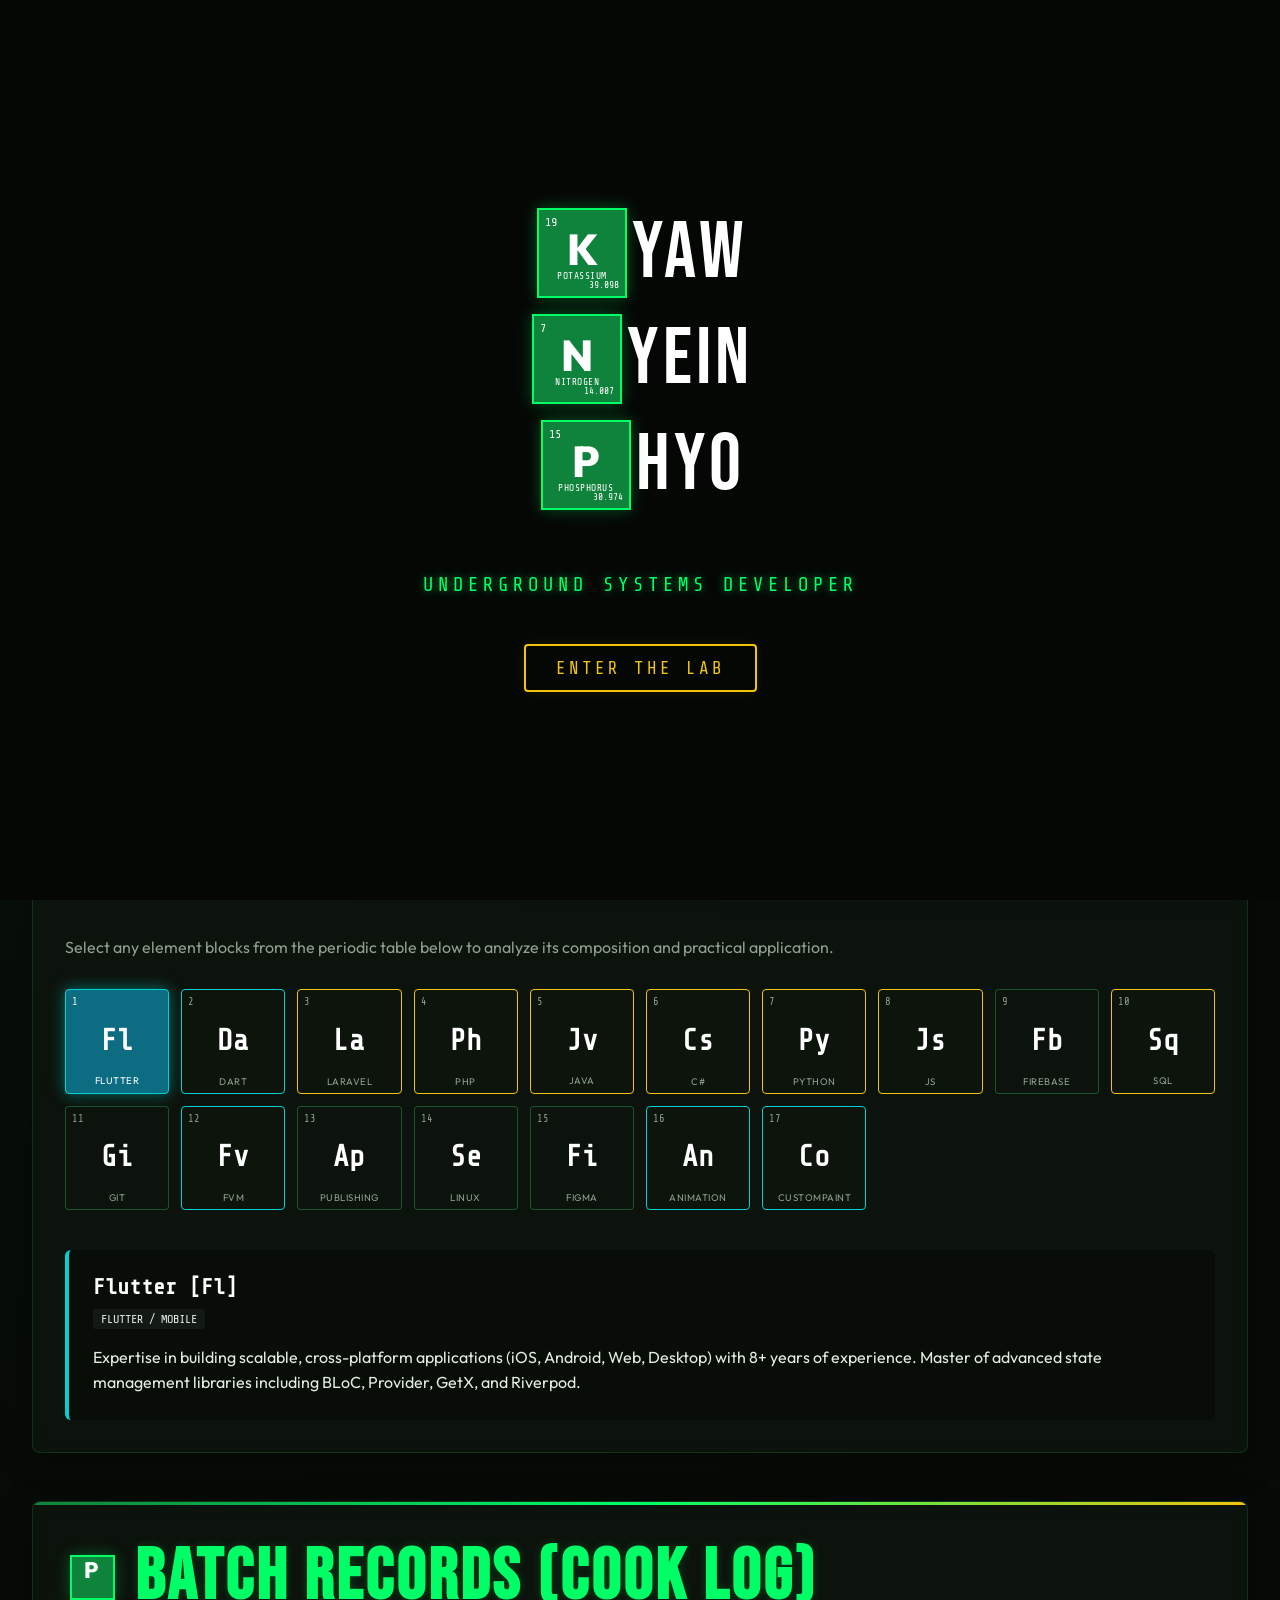
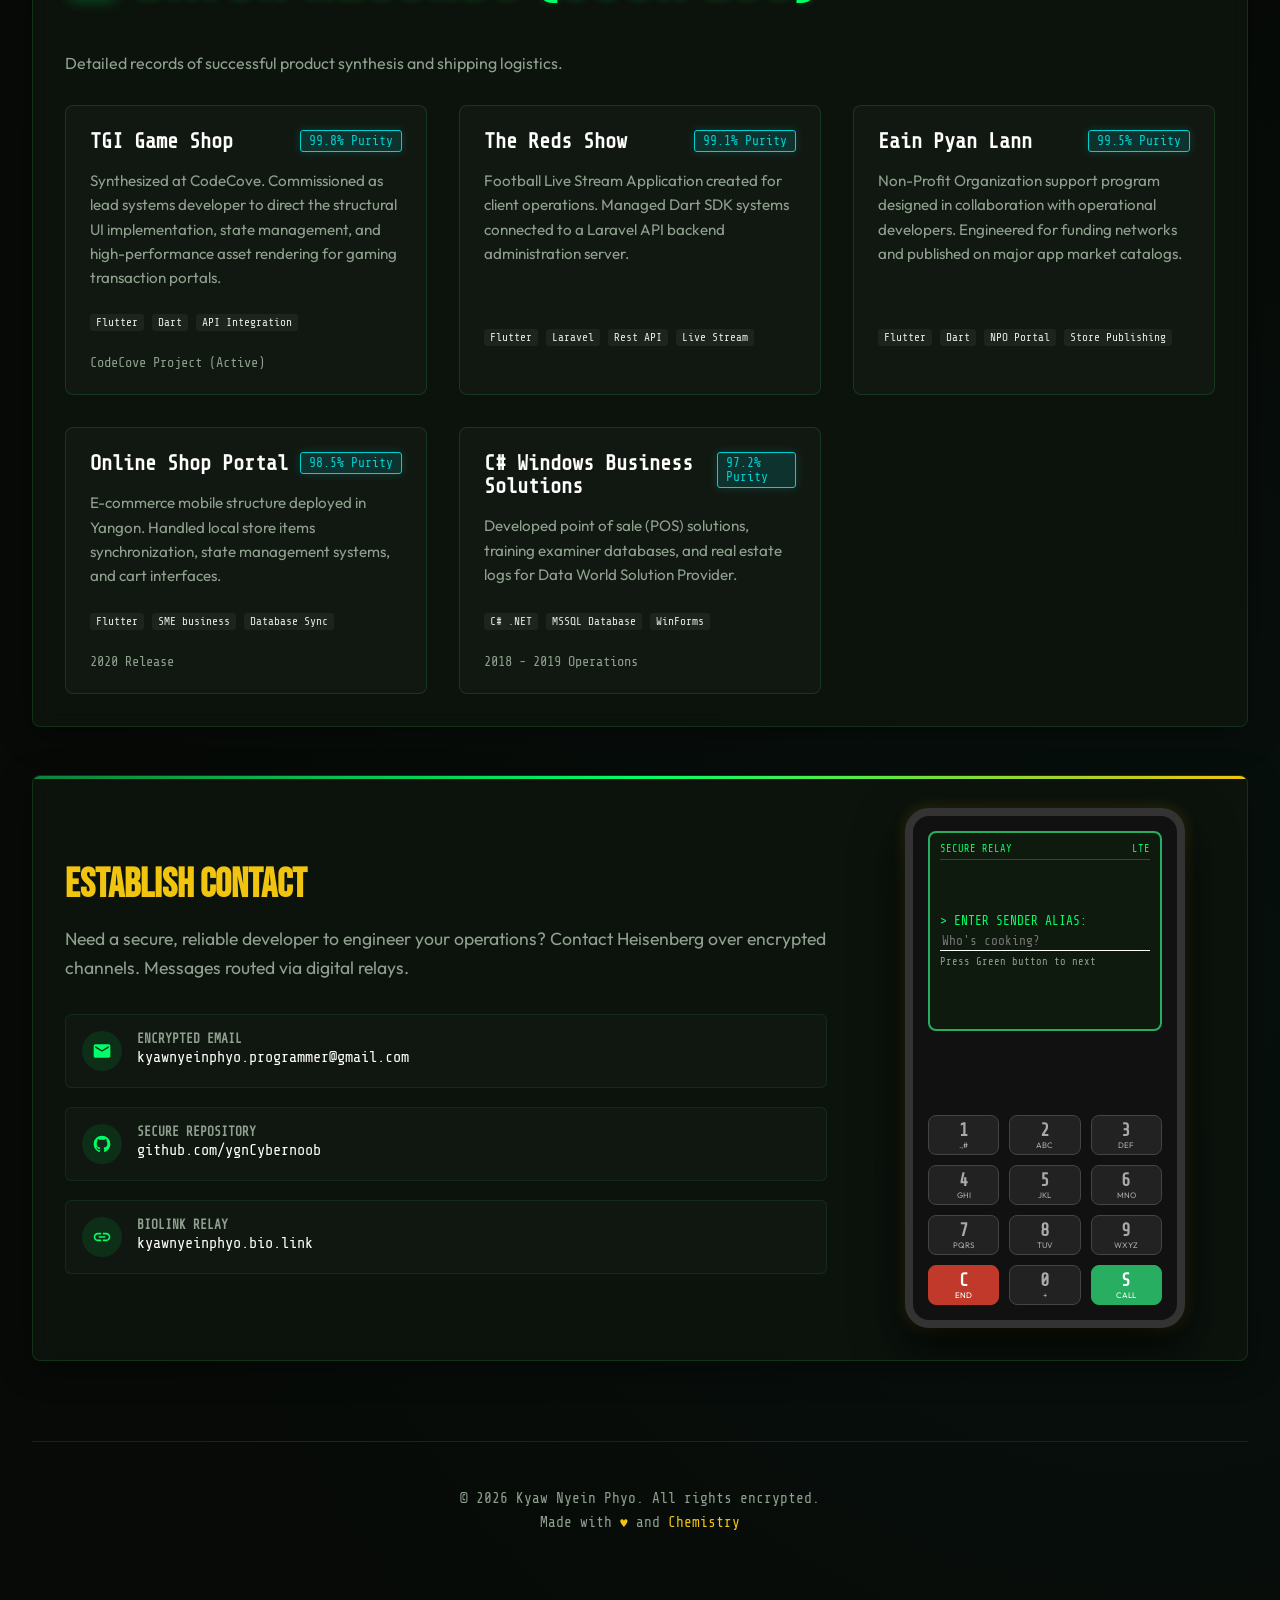
==== commit f2a822e6: "update" ====
--- a/index.html
+++ b/index.html
@@ -314,16 +314,7 @@
             <span class="project-tag">Rest API</span>
             <span class="project-tag">Live Stream</span>
           </div>
-          <div class="project-links">
-            <a href="https://play.google.com/store/apps/details?id=com.mmvip.theredsshow" target="_blank"
-              class="project-link">
-              <svg width="12" height="12" viewBox="0 0 24 24" fill="currentColor">
-                <path
-                  d="M12 2C6.48 2 2 6.48 2 12s4.48 10 10 10 10-4.48 10-10S17.52 2 12 2zm-1 17.93c-3.95-.49-7-3.85-7-7.93 0-.62.08-1.21.21-1.79L9 15v1c0 1.1.9 2 2 2v1.93zm6.9-2.54c-.26-.81-1-1.39-1.9-1.39h-1v-3c0-.55-.45-1-1-1H8v-2h2c.55 0 1-.45 1-1V7h2c1.1 0 2-.9 2-2v-.41c2.93 1.19 5 4.06 5 7.41 0 2.08-.8 3.97-2.1 5.39z" />
-              </svg>
-              Google Play
-            </a>
-          </div>
+     
         </div>
 
         <!-- Project 3 -->
@@ -342,12 +333,7 @@
             <span class="project-tag">NPO Portal</span>
             <span class="project-tag">Store Publishing</span>
           </div>
-          <div class="project-links">
-            <a href="https://play.google.com/store/apps/details?id=com.studiorevo.eainpyanlann" target="_blank"
-              class="project-link">Play Store</a>
-            <a href="https://apps.apple.com/us/app/eain-pyan-lann/id1666520006" target="_blank" class="project-link">App
-              Store</a>
-          </div>
+
         </div>
 
         <!-- Project 4 -->
